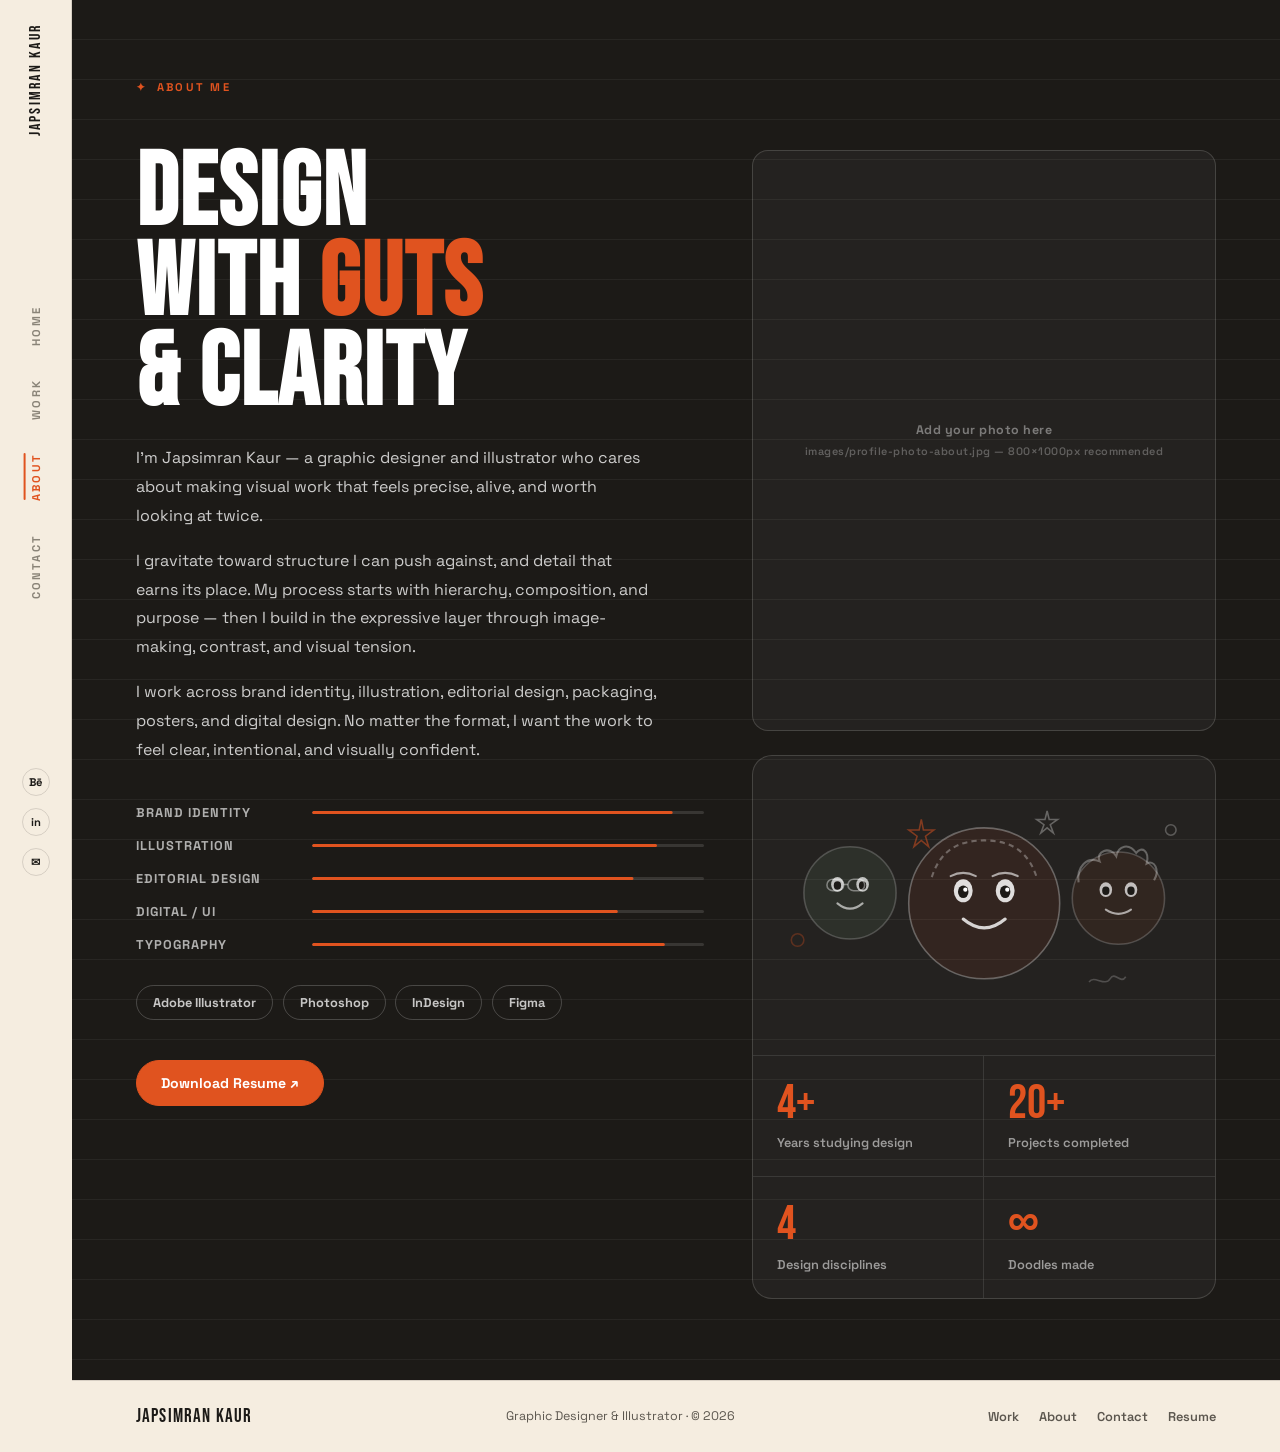
==== about.html @ 98e6c052 "Add files via upload" ====
<!DOCTYPE html>
<html lang="en">
<head>
<meta charset="UTF-8"/>
<meta name="viewport" content="width=device-width, initial-scale=1.0"/>
<title>About — Japsimran Kaur</title>
<meta name="description" content="About Japsimran Kaur — graphic designer and illustrator. Background, skills, and tools."/>
<link rel="canonical" href="https://japsimrankaur.com/about.html"/>
<meta property="og:type" content="website"/>
<meta property="og:site_name" content="Japsimran Kaur"/>
<meta property="og:title" content="About — Japsimran Kaur"/>
<meta property="og:description" content="About Japsimran Kaur — graphic designer and illustrator. Background, skills, and tools."/>
<meta property="og:url" content="https://japsimrankaur.com/about.html"/>
<meta property="og:image" content="https://japsimrankaur.com/images/social-share.jpg"/>
<meta property="og:image:width" content="1200"/>
<meta property="og:image:height" content="630"/>
<meta name="twitter:card" content="summary_large_image"/>
<meta name="twitter:title" content="About — Japsimran Kaur"/>
<meta name="twitter:description" content="About Japsimran Kaur — graphic designer and illustrator. Background, skills, and tools."/>
<meta name="twitter:image" content="https://japsimrankaur.com/images/social-share.jpg"/>
<meta name="theme-color" content="#1C1A17"/>
<link rel="preconnect" href="https://fonts.googleapis.com"/>
<link rel="preconnect" href="https://fonts.gstatic.com" crossorigin/>
<link href="https://fonts.googleapis.com/css2?family=Bebas+Neue&family=Space+Grotesk:wght@400;500;600;700&display=swap" rel="stylesheet"/>
<link rel="icon" type="image/x-icon" href="images/favicon.ico"/>
<link rel="icon" type="image/png" sizes="32x32" href="images/favicon.png"/>
<link rel="icon" type="image/png" sizes="192x192" href="images/favicon-192.png"/>
<link rel="apple-touch-icon" sizes="180x180" href="images/apple-touch-icon.png"/>
<link rel="stylesheet" href="styles.css"/>

<!-- Google Analytics (GA4) — replace G-XXXXXXXXXX with your Measurement ID, then remove the surrounding comment to activate -->
<!--
<script async src="https://www.googletagmanager.com/gtag/js?id=G-XXXXXXXXXX"></script>
<script>
  window.dataLayer = window.dataLayer || [];
  function gtag(){dataLayer.push(arguments);}
  gtag('js', new Date());
  gtag('config', 'G-XXXXXXXXXX');
</script>
-->
</head>
<body data-page="about">

<!-- MOBILE TOP BAR -->
<div class="mobile-topbar">
  <span class="footer-brand" style="color:var(--black);">JAPSIMRAN KAUR</span>
  <a href="contact.html">Let's Talk</a>
</div>

<!-- SIDEBAR NAV -->
<aside class="sidebar">
  <span class="sidebar-brand">Japsimran Kaur</span>
  <nav class="sidebar-nav" aria-label="Main navigation">
    <a href="index.html" data-section="home">Home</a>
    <a href="work.html" data-section="work">Work</a>
    <a href="about.html" data-section="about">About</a>
    <a href="contact.html" data-section="contact">Contact</a>
  </nav>
  <div class="sidebar-socials">
    <a href="https://www.behance.net/japsimrankaur08" target="_blank" rel="noopener" title="Behance">Bē</a>
    <a href="https://www.linkedin.com/in/japsimrankaur08/" target="_blank" rel="noopener" title="LinkedIn">in</a>
    <a href="mailto:design.kaurjapsimran@gmail.com" title="Email">✉</a>
  </div>
</aside>

<div class="main-wrap">

<!-- ══════════════════════════════════
   ABOUT
══════════════════════════════════ -->
<section class="page-section" id="about" style="min-height:auto;overflow:hidden;">
  <div class="paper-lines"></div>
  <div class="page-doodle-bg page-doodle-bg-dark" aria-hidden="true">
    <img src="images/doodle-sheet.jpg" alt=""/>
  </div>
  <div class="inner" style="position:relative;z-index:1;">
    <span class="sec-eyebrow" style="color:var(--orange);">About Me</span>

    <div class="about-grid">
      <div class="about-left sr left">
        <h2>DESIGN<br/>WITH <span>GUTS</span><br/>& CLARITY</h2>
        <p class="about-para">
          I'm Japsimran Kaur — a graphic designer and illustrator who cares about making visual work that feels precise, alive, and worth looking at twice.
        </p>
        <p class="about-para">
          I gravitate toward structure I can push against, and detail that earns its place. My process starts with hierarchy, composition, and purpose — then I build in the expressive layer through image-making, contrast, and visual tension.
        </p>
        <p class="about-para">
          I work across brand identity, illustration, editorial design, packaging, posters, and digital design. No matter the format, I want the work to feel clear, intentional, and visually confident.
        </p>

        <!-- Skills bars -->
        <div class="about-skills">
          <div class="skill-row">
            <span class="skill-name">Brand Identity</span>
            <div class="skill-bar"><div class="skill-fill" data-w=".92"></div></div>
          </div>
          <div class="skill-row">
            <span class="skill-name">Illustration</span>
            <div class="skill-bar"><div class="skill-fill" data-w=".88"></div></div>
          </div>
          <div class="skill-row">
            <span class="skill-name">Editorial Design</span>
            <div class="skill-bar"><div class="skill-fill" data-w=".82"></div></div>
          </div>
          <div class="skill-row">
            <span class="skill-name">Digital / UI</span>
            <div class="skill-bar"><div class="skill-fill" data-w=".78"></div></div>
          </div>
          <div class="skill-row">
            <span class="skill-name">Typography</span>
            <div class="skill-bar"><div class="skill-fill" data-w=".90"></div></div>
          </div>
        </div>

        <div class="tools-wrap" style="margin-top:2rem;">
          <span class="tool-tag">Adobe Illustrator</span>
          <span class="tool-tag">Photoshop</span>
          <span class="tool-tag">InDesign</span>
          <span class="tool-tag">Figma</span>
        </div>

        <div style="margin-top:2.5rem;">
          <a class="btn btn-orange" href="resume.pdf" target="_blank" rel="noopener">Download Resume ↗</a>
        </div>
      </div>

      <div class="sr right d1">
        <!--
          PROFILE PHOTO — replace src below with your own image.
          Recommended size: 800 × 1000px (4:5 portrait), JPG or WebP.
          Place the file at images/profile-photo-about.jpg
        -->
        <div class="about-photo">
          <img src="images/profile-photo-about.jpg" alt="Portrait of Japsimran Kaur, graphic designer and illustrator" onerror="this.style.display='none'; this.nextElementSibling.style.display='flex';"/>
          <div class="about-photo-placeholder" style="display:none;">
            Add your photo here<br/><small>images/profile-photo-about.jpg — 800×1000px recommended</small>
          </div>
        </div>

        <!-- Doodle faces illustration panel -->
        <div class="about-faces-panel">
          <div class="faces-svg-wrap">
            <svg viewBox="0 0 380 220" fill="none" xmlns="http://www.w3.org/2000/svg" width="100%" aria-hidden="true">
              <!-- face 1 — big center -->
              <circle cx="190" cy="110" r="72" fill="rgba(224,83,31,.08)" stroke="rgba(255,255,255,.3)" stroke-width="1.5"/>
              <ellipse cx="170" cy="98" rx="9" ry="11" fill="rgba(255,255,255,.85)"/>
              <ellipse cx="210" cy="98" rx="9" ry="11" fill="rgba(255,255,255,.85)"/>
              <ellipse cx="170" cy="99" rx="5" ry="6" fill="#1C1A17"/>
              <ellipse cx="210" cy="99" rx="5" ry="6" fill="#1C1A17"/>
              <circle cx="172" cy="97" r="2" fill="white"/>
              <circle cx="212" cy="97" r="2" fill="white"/>
              <path d="M170 125 Q190 142 210 125" stroke="rgba(255,255,255,.8)" stroke-width="3" fill="none" stroke-linecap="round"/>
              <!-- hair lines dashed -->
              <path d="M140 85 C148 60 165 50 190 50 C215 50 232 60 240 85" stroke="rgba(255,255,255,.3)" stroke-width="2" fill="none" stroke-dasharray="5 4"/>
              <!-- eyebrows -->
              <path d="M158 84 Q170 78 182 84" stroke="rgba(255,255,255,.6)" stroke-width="2" fill="none" stroke-linecap="round"/>
              <path d="M198 84 Q210 78 222 84" stroke="rgba(255,255,255,.6)" stroke-width="2" fill="none" stroke-linecap="round"/>

              <!-- face 2 — left small -->
              <circle cx="62" cy="100" r="44" fill="rgba(110,145,113,.12)" stroke="rgba(255,255,255,.2)" stroke-width="1.5"/>
              <ellipse cx="50" cy="92" rx="6" ry="7" fill="rgba(255,255,255,.7)"/>
              <ellipse cx="74" cy="92" rx="6" ry="7" fill="rgba(255,255,255,.7)"/>
              <ellipse cx="50" cy="93" rx="3.5" ry="4" fill="#1C1A17"/>
              <ellipse cx="74" cy="93" rx="3.5" ry="4" fill="#1C1A17"/>
              <path d="M50 110 Q62 120 74 110" stroke="rgba(255,255,255,.6)" stroke-width="2" fill="none" stroke-linecap="round"/>
              <!-- glasses on face 2 -->
              <rect x="40" y="87" width="16" height="11" rx="5.5" stroke="rgba(255,255,255,.4)" stroke-width="1.5" fill="none"/>
              <rect x="60" y="87" width="16" height="11" rx="5.5" stroke="rgba(255,255,255,.4)" stroke-width="1.5" fill="none"/>
              <line x1="56" y1="92" x2="60" y2="92" stroke="rgba(255,255,255,.4)" stroke-width="1.5"/>

              <!-- face 3 — right small -->
              <circle cx="318" cy="105" r="44" fill="rgba(224,83,31,.07)" stroke="rgba(255,255,255,.2)" stroke-width="1.5"/>
              <ellipse cx="306" cy="97" rx="6" ry="7" fill="rgba(255,255,255,.7)"/>
              <ellipse cx="330" cy="97" rx="6" ry="7" fill="rgba(255,255,255,.7)"/>
              <ellipse cx="306" cy="98" rx="3.5" ry="4" fill="#1C1A17"/>
              <ellipse cx="330" cy="98" rx="3.5" ry="4" fill="#1C1A17"/>
              <path d="M306 116 Q318 124 330 116" stroke="rgba(255,255,255,.6)" stroke-width="2" fill="none" stroke-linecap="round"/>
              <!-- curly hair on face 3 -->
              <path d="M280 90 C278 75 288 65 300 70 C296 60 310 55 316 65 C318 55 328 52 335 62 C340 55 348 60 345 72 C352 68 358 78 352 88" stroke="rgba(255,255,255,.3)" stroke-width="2" fill="none"/>

              <!-- Stars / decorations -->
              <path d="M130 30 L132 40 L142 40 L134 46 L137 56 L130 50 L123 56 L126 46 L118 40 L128 40 Z" stroke="rgba(224,83,31,.5)" stroke-width="1.5" fill="none"/>
              <path d="M250 22 L252 30 L260 30 L253 35 L256 43 L250 38 L244 43 L247 35 L240 30 L248 30 Z" stroke="rgba(255,255,255,.3)" stroke-width="1.5" fill="none"/>
              <circle cx="12" cy="145" r="6" stroke="rgba(224,83,31,.3)" stroke-width="1.5" fill="none"/>
              <circle cx="368" cy="40" r="5" stroke="rgba(255,255,255,.25)" stroke-width="1.5" fill="none"/>
              <!-- little doodle scribble bottom right -->
              <path d="M290 185 C295 178 305 190 310 182 C315 174 320 188 325 180" stroke="rgba(255,255,255,.2)" stroke-width="1.5" fill="none"/>
            </svg>
          </div>
          <!-- Stats grid -->
          <div class="about-stats">
            <div class="about-stat">
              <span class="about-stat-num">4+</span>
              <span class="about-stat-label">Years studying design</span>
            </div>
            <div class="about-stat">
              <span class="about-stat-num">20+</span>
              <span class="about-stat-label">Projects completed</span>
            </div>
            <div class="about-stat">
              <span class="about-stat-num">4</span>
              <span class="about-stat-label">Design disciplines</span>
            </div>
            <div class="about-stat">
              <span class="about-stat-num">∞</span>
              <span class="about-stat-label">Doodles made</span>
            </div>
          </div>
        </div>
      </div>
    </div>
  </div>
</section>

</div><!-- end main-wrap -->

<!-- FOOTER -->
<footer class="site-footer">
  <div class="footer-brand">JAPSIMRAN KAUR</div>
  <span class="footer-copy">Graphic Designer & Illustrator · © 2026</span>
  <nav class="footer-links">
    <a href="work.html">Work</a>
    <a href="about.html">About</a>
    <a href="contact.html">Contact</a>
    <a href="resume.pdf" target="_blank" rel="noopener">Resume</a>
  </nav>
</footer>

<!-- MOBILE NAV -->
<nav class="mobile-nav" aria-label="Mobile navigation">
  <a href="index.html" data-section="home">
    <span class="mob-nav-dot"></span>Home
  </a>
  <a href="work.html" data-section="work">
    <span class="mob-nav-dot"></span>Work
  </a>
  <a href="about.html" data-section="about">
    <span class="mob-nav-dot"></span>About
  </a>
  <a href="contact.html" data-section="contact">
    <span class="mob-nav-dot"></span>Contact
  </a>
</nav>

<script src="main.js"></script>
</body>
</html>
---- styles.css ----
/* ══════════════════════════════════════
   JAPSIMRAN KAUR — PORTFOLIO
   Shared stylesheet for all pages
══════════════════════════════════════ */

/* ══════════════════════════════════════
   RESET & BASE
══════════════════════════════════════ */
*,*::before,*::after{box-sizing:border-box;margin:0;padding:0}
html{scroll-behavior:smooth;-webkit-font-smoothing:antialiased}
body{
  font-family:'Space Grotesk',sans-serif;
  background:var(--cream);
  color:var(--black);
  overflow-x:hidden;
}
img{max-width:100%;display:block}
a{color:inherit;text-decoration:none}
button,input,textarea{font:inherit}

/* ══════════════════════════════════════
   TOKENS  — darker, warmer, consistent across every page
══════════════════════════════════════ */
:root{
  --cream:#F5EDE0;
  --black:#1C1A17;            /* slightly softer than pure black, warmer */
  --orange:#E0531F;           /* darkened from F05A28 for better contrast/legibility */
  --orange-dim:rgba(224,83,31,.14);
  --sage:#6E9171;              /* darkened from 8BAB8D so it reads on cream */
  --rule:#E3D6BE;              /* warm rule tone, replaces old cool blue #C8D8E8 */
  --muted:#5B564E;             /* darkened from #777 — was too low-contrast on cream */
  --muted-soft:#8A8478;        /* secondary muted, still readable */
  --white:#FFFFFF;
  --line:rgba(28,26,23,.14);   /* standard hairline replacing hard 2px black borders */
  --line-soft:rgba(28,26,23,.08);
  --shadow-card:rgba(28,26,23,.10);
  --sidebar:72px;
  --max:1120px;
}

/* ══════════════════════════════════════
   VERTICAL NAV SIDEBAR (desktop)
══════════════════════════════════════ */
.sidebar{
  position:fixed;
  left:0;top:0;bottom:0;
  width:var(--sidebar);
  z-index:200;
  display:flex;
  flex-direction:column;
  align-items:center;
  justify-content:space-between;
  padding:1.5rem 0;
  border-right:1.5px solid var(--line);
  background:var(--cream);
}
.sidebar-brand{
  writing-mode:vertical-rl;
  text-orientation:mixed;
  transform:rotate(180deg);
  font-family:'Bebas Neue',sans-serif;
  font-size:1rem;
  letter-spacing:.14em;
  color:var(--black);
}
.sidebar-nav{
  display:flex;flex-direction:column;
  align-items:center;gap:.25rem;
}
.sidebar-nav a{
  writing-mode:vertical-rl;
  text-orientation:mixed;
  transform:rotate(180deg);
  font-size:.7rem;
  font-weight:700;
  letter-spacing:.2em;
  text-transform:uppercase;
  color:var(--muted-soft);
  padding:.9rem .3rem;
  border-radius:4px;
  transition:color .2s,background .2s;
  position:relative;
}
.sidebar-nav a:hover,
.sidebar-nav a.active{color:var(--orange)}
.sidebar-nav a.active::before{
  content:'';
  position:absolute;right:0;top:50%;
  transform:translateY(-50%);
  width:2px;height:60%;
  background:var(--orange);
  border-radius:2px;
}
.sidebar-socials{
  display:flex;flex-direction:column;gap:.75rem;align-items:center;
}
.sidebar-socials a{
  width:28px;height:28px;
  display:grid;place-items:center;
  border:1.5px solid var(--line);
  border-radius:50%;
  font-size:.7rem;
  font-weight:700;
  transition:border-color .2s,color .2s,transform .2s;
}
.sidebar-socials a:hover{
  border-color:var(--orange);
  color:var(--orange);
  transform:scale(1.12);
}

/* ══════════════════════════════════════
   MAIN CONTENT (offset for sidebar)
══════════════════════════════════════ */
.main-wrap{
  margin-left:var(--sidebar);
  min-height:100vh;
}

/* ══════════════════════════════════════
   SECTION BASE
══════════════════════════════════════ */
.page-section{
  min-height:100vh;
  padding:5rem 4rem 5rem 4rem;
  position:relative;
  border-bottom:1.5px solid var(--line);
}
.inner{
  max-width:var(--max);
  margin:0 auto;
}

/* ══════════════════════════════════════
   PAPER LINES (subtle ruled texture)
══════════════════════════════════════ */
.paper-lines{
  position:absolute;inset:0;
  pointer-events:none;z-index:0;
  background-image:repeating-linear-gradient(
    to bottom,
    transparent,
    transparent 39px,
    var(--rule) 39px,
    var(--rule) 40px
  );
  opacity:.4;
}

/* ══════════════════════════════════════
   ★  HERO — THE SKETCHBOOK SPREAD
══════════════════════════════════════ */
#home{
  display:flex;
  align-items:center;
  background:var(--cream);
  overflow:hidden;
  padding-top:0;padding-bottom:0;
  min-height:100vh;
}
.hero-inner{
  position:relative;z-index:1;
  width:100%;
  display:flex;
  flex-direction:column;
  justify-content:center;
  padding:5rem 4rem;
}
.hero-top{
  display:flex;
  align-items:flex-start;
  justify-content:space-between;
  gap:2rem;
  margin-bottom:2.5rem;
}
.hero-meta{
  display:flex;flex-direction:column;
  gap:.6rem;
  padding-top:.6rem;
}
.hero-meta-tag{
  font-size:.72rem;
  font-weight:700;
  letter-spacing:.18em;
  text-transform:uppercase;
  color:var(--muted);
  border:1.5px solid var(--line);
  border-radius:999px;
  padding:.35rem .8rem;
  display:inline-block;
  align-self:flex-start;
}
.hero-meta-status{
  display:flex;align-items:center;gap:.5rem;
  font-size:.8rem;font-weight:600;color:var(--muted);
}
.status-dot{
  width:7px;height:7px;
  background:var(--sage);
  border-radius:50%;
  animation:pulse 2.5s ease infinite;
}
@keyframes pulse{
  0%,100%{box-shadow:0 0 0 0 rgba(110,145,113,.5)}
  50%{box-shadow:0 0 0 6px rgba(110,145,113,0)}
}

/* Doodle sheet — faint full-bleed background watermark on the hero */
.hero-doodle-bg{
  position:absolute;
  inset:0;
  z-index:0;
  overflow:hidden;
  pointer-events:none;
}
.hero-doodle-bg img{
  position:absolute;
  top:50%;right:-4%;
  width:46%;
  min-width:420px;
  height:auto;
  transform:translateY(-50%);
  opacity:.07;
  filter:grayscale(1) contrast(.9);
  mix-blend-mode:multiply;
  -webkit-mask-image:radial-gradient(ellipse 65% 65% at 60% 50%, #000 45%, transparent 88%);
  mask-image:radial-gradient(ellipse 65% 65% at 60% 50%, #000 45%, transparent 88%);
}

/* Reusable doodle watermark for any light/cream section (work, contact headers) */
.page-doodle-bg{
  position:absolute;
  inset:0;
  z-index:0;
  overflow:hidden;
  pointer-events:none;
}
.page-doodle-bg img{
  position:absolute;
  top:50%;right:-6%;
  width:38%;
  min-width:340px;
  height:auto;
  transform:translateY(-50%);
  opacity:.06;
  filter:grayscale(1) contrast(.9);
  mix-blend-mode:multiply;
  -webkit-mask-image:radial-gradient(ellipse 60% 60% at 65% 50%, #000 40%, transparent 85%);
  mask-image:radial-gradient(ellipse 60% 60% at 65% 50%, #000 40%, transparent 85%);
}
.page-doodle-bg-left img{
  right:auto;left:-6%;
  -webkit-mask-image:radial-gradient(ellipse 60% 60% at 35% 50%, #000 40%, transparent 85%);
  mask-image:radial-gradient(ellipse 60% 60% at 35% 50%, #000 40%, transparent 85%);
}
/* Variant for dark sections (About page) — doodle reads as light linework on black */
.page-doodle-bg-dark img{
  opacity:.10;
  filter:grayscale(1) invert(1) contrast(.85);
  mix-blend-mode:screen;
}
/* About page specifically: the right column is full of solid content (photo,
   faces panel) so a right-anchored doodle gets buried behind it. Instead,
   spread it wider and centre it so it reads behind BOTH columns evenly. */
#about .page-doodle-bg img{
  top:48%;left:50%;right:auto;
  width:78%;
  min-width:560px;
  transform:translate(-50%,-50%);
  -webkit-mask-image:radial-gradient(ellipse 70% 70% at 50% 50%, #000 35%, transparent 88%);
  mask-image:radial-gradient(ellipse 70% 70% at 50% 50%, #000 35%, transparent 88%);
}

/* Profile photo + name layout */
.hero-name-row{
  display:flex;
  align-items:flex-end;
  justify-content:space-between;
  gap:2rem;
  flex-wrap:wrap;
}
.hero-photo-col{
  display:flex;
  flex-direction:column;
  align-items:center;
  gap:.75rem;
  flex-shrink:0;
  padding-bottom:.5rem;
}
.hero-photo{
  width:128px;height:128px;
  border-radius:50%;
  overflow:hidden;
  border:3px solid var(--black);
  background:var(--white);
  flex-shrink:0;
  position:relative;
  box-shadow:5px 5px 0 var(--orange-dim);
}
.hero-photo img{width:100%;height:100%;object-fit:cover;}
.hero-photo-placeholder{
  width:100%;height:100%;
  display:flex;align-items:center;justify-content:center;
  text-align:center;
  font-size:.62rem;font-weight:700;
  letter-spacing:.04em;
  color:var(--muted-soft);
  padding:.6rem;
  background:repeating-linear-gradient(45deg,var(--cream),var(--cream) 6px,#ECE2D2 6px,#ECE2D2 12px);
}

/* THE MASSIVE NAME */
.hero-name-block{position:relative;flex:1;min-width:260px;}
.hero-name{
  font-family:'Bebas Neue',sans-serif;
  font-size:clamp(4rem,12vw,10.5rem);
  line-height:.9;
  letter-spacing:.01em;
  color:var(--black);
  position:relative;
  z-index:1;
  overflow-wrap:break-word;
  max-width:100%;
}
.hero-name .line2{color:var(--orange);}

/* SVG scribble underline */
.name-underline{
  display:block;
  width:100%;
  margin-top:.4rem;
  overflow:visible;
}
.name-underline path{
  stroke-dasharray:1000;
  stroke-dashoffset:1000;
  animation:drawLine 1.4s ease forwards .6s;
}
@keyframes drawLine{to{stroke-dashoffset:0}}

/* Annotation — margin note style, sits under the profile photo */
.hero-annotation{
  max-width:140px;
  text-align:center;
}
.anno-arrow{
  display:block;
  font-size:.78rem;
  color:var(--orange);
  font-weight:700;
  margin-bottom:.2rem;
}
.anno-text{
  font-size:.78rem;
  color:var(--muted);
  line-height:1.45;
  font-style:italic;
}

/* Bottom hero row */
.hero-bottom{
  display:flex;
  align-items:flex-end;
  justify-content:space-between;
  gap:2rem;
  padding-top:2rem;
  margin-top:2rem;
  border-top:1.5px solid var(--line);
}
.hero-desc{
  max-width:46ch;
  font-size:1rem;
  color:var(--muted);
  line-height:1.75;
}
.hero-desc strong{color:var(--black);}
.hero-focus-tags{
  display:flex;flex-wrap:wrap;gap:.55rem;
  margin-top:1.5rem;
}
.hero-focus-tag{
  font-size:.74rem;font-weight:700;
  letter-spacing:.06em;text-transform:uppercase;
  color:var(--muted);
  border:1.5px solid var(--line);
  border-radius:999px;
  padding:.4rem .85rem;
  background:rgba(255,255,255,.5);
  transition:border-color .2s,color .2s;
}
.hero-focus-tag:hover{border-color:var(--orange);color:var(--orange);}
.hero-cta-group{
  display:flex;flex-direction:column;
  align-items:flex-end;gap:.75rem;
  flex-shrink:0;
}

/* ══════════════════════════════════════
   STANDOUT CTA CARDS — Home page "See My Work" / "Let's Talk"
══════════════════════════════════════ */
.cta-showcase{
  display:grid;
  grid-template-columns:1fr 1fr;
  gap:1.25rem;
  margin-top:2.5rem;
}
.cta-card{
  position:relative;
  display:flex;
  align-items:center;
  gap:1rem;
  padding:1.5rem 1.6rem;
  border-radius:18px;
  border:1.5px solid var(--line);
  overflow:hidden;
  cursor:pointer;
  transition:transform .3s cubic-bezier(.2,.8,.2,1),box-shadow .3s ease,border-color .3s ease;
}
.cta-card::before{
  content:'';
  position:absolute;inset:0;
  opacity:0;
  transition:opacity .35s ease;
  z-index:0;
}
.cta-card:hover{transform:translateY(-6px) scale(1.015);box-shadow:0 20px 44px -14px rgba(28,26,23,.3);}
.cta-card:hover::before{opacity:1;}
.cta-work{background:var(--black);color:var(--white);}
.cta-work::before{background:radial-gradient(circle at 85% 20%,rgba(224,83,31,.5),transparent 60%);}
.cta-work:hover{border-color:var(--orange);}
.cta-talk{background:var(--white);color:var(--black);}
.cta-talk::before{background:radial-gradient(circle at 85% 20%,rgba(110,145,113,.35),transparent 60%);}
.cta-talk:hover{border-color:var(--sage);}
.cta-icon{
  position:relative;z-index:1;
  width:46px;height:46px;flex-shrink:0;
  border-radius:50%;
  display:grid;place-items:center;
  background:rgba(255,255,255,.12);
  transition:transform .35s cubic-bezier(.2,.8,.2,1),background .3s ease;
}
.cta-talk .cta-icon{background:rgba(28,26,23,.06);}
.cta-card:hover .cta-icon{transform:rotate(-14deg) scale(1.08);}
.cta-icon svg{width:20px;height:20px;}
.cta-text{position:relative;z-index:1;flex:1;}
.cta-text .cta-label{
  display:block;font-size:.68rem;font-weight:700;letter-spacing:.16em;text-transform:uppercase;
  opacity:.65;margin-bottom:.2rem;
}
.cta-text .cta-title{
  font-family:'Bebas Neue',sans-serif;
  font-size:1.6rem;letter-spacing:.02em;line-height:1;
}
.cta-arrow{
  position:relative;z-index:1;
  font-size:1.3rem;flex-shrink:0;
  transition:transform .3s cubic-bezier(.2,.8,.2,1);
}
.cta-card:hover .cta-arrow{transform:translateX(6px);}
@media(max-width:900px){
  .cta-showcase{grid-template-columns:1fr;margin-top:1.75rem;}
}

/* Doodle circle cluster top-right */
.hero-doodle-cluster{
  position:absolute;
  top:3rem;right:3rem;
  width:160px;height:160px;
  pointer-events:none;z-index:0;
  opacity:.22;
}

/* ══════════════════════════════════════
   BUTTONS
══════════════════════════════════════ */
.btn{
  display:inline-flex;align-items:center;gap:.5rem;
  padding:.8rem 1.5rem;
  border-radius:999px;
  font-weight:700;font-size:.88rem;
  border:1.5px solid var(--black);
  transition:transform .2s ease,background .2s,color .2s,border-color .2s,box-shadow .2s;
  white-space:nowrap;
  cursor:pointer;
}
.btn:hover{transform:translateY(-2px);}
.btn-solid{background:var(--black);color:var(--white);}
.btn-solid:hover{background:var(--orange);border-color:var(--orange);}
.btn-ghost{background:transparent;color:var(--black);}
.btn-ghost:hover{background:var(--white);border-color:var(--orange);color:var(--orange);}
.btn-orange{background:var(--orange);color:var(--white);border-color:var(--orange);}
.btn-orange:hover{background:var(--black);border-color:var(--black);}

/* ══════════════════════════════════════
   SECTION HEADERS
══════════════════════════════════════ */
.sec-eyebrow{
  font-size:.7rem;font-weight:700;
  letter-spacing:.2em;text-transform:uppercase;
  color:var(--orange);
  display:flex;align-items:center;gap:.6rem;
  margin-bottom:.75rem;
}
.sec-eyebrow::before{content:'✦';}
.sec-title{
  font-family:'Bebas Neue',sans-serif;
  font-size:clamp(3rem,7vw,6.5rem);
  line-height:.88;letter-spacing:.02em;
  margin-bottom:1rem;
}
.sec-sub{color:var(--muted);max-width:52ch;font-size:.97rem;line-height:1.7;}

/* ══════════════════════════════════════
   WORK SECTION
══════════════════════════════════════ */
#work{background:var(--cream);}
.work-header{
  display:flex;
  justify-content:space-between;
  align-items:flex-end;
  margin-bottom:3rem;
  gap:2rem;
  flex-wrap:wrap;
}

/* PROJECT GRID — masonry-ish intentional layout */
.proj-grid{
  display:grid;
  grid-template-columns:1fr 1fr 1fr;
  grid-template-rows:auto;
  gap:1.25rem;
}
/* card 1: large left */
.proj-card:nth-child(1){grid-column:1/3;grid-row:1/2;}
/* card 2: right tall */
.proj-card:nth-child(2){grid-column:3/4;grid-row:1/3;}
/* card 3: bottom, spans left two columns */
.proj-card:nth-child(3){grid-column:1/3;grid-row:2/3;}

/* ══════════════════════════════════════
   PRINT GALLERY TEASERS — Posters / Book Covers
   (link out to standalone Pinterest-style pages)
══════════════════════════════════════ */
.print-gallery-heading{margin:4rem 0 1.5rem;}
.print-gallery-grid{
  display:grid;
  grid-template-columns:1fr 1fr;
  gap:1.25rem;
}
.print-gallery-card{
  position:relative;
  display:block;
  border-radius:18px;
  overflow:hidden;
  border:1.5px solid var(--line);
  background:var(--black);
  min-height:340px;
  box-shadow:0 1px 2px var(--shadow-card);
  transition:transform .3s cubic-bezier(.2,.8,.2,1),box-shadow .3s ease;
}
.print-gallery-card:hover{transform:translateY(-6px);box-shadow:0 22px 44px -14px rgba(28,26,23,.32);}
.pg-collage{
  position:absolute;inset:0;
  display:grid;
  grid-template-columns:1fr 1fr;
  grid-template-rows:1fr 1fr;
  gap:2px;
}
.pg-collage img{width:100%;height:100%;object-fit:cover;transition:transform .6s ease;}
.print-gallery-card:hover .pg-collage img{transform:scale(1.06);}
.pg-tile-placeholder{
  width:100%;height:100%;
  background:repeating-linear-gradient(45deg,#33302B,#33302B 10px,#3B3730 10px,#3B3730 20px);
}
.pg-overlay{
  position:absolute;inset:0;
  background:linear-gradient(0deg,rgba(28,26,23,.92) 0%,rgba(28,26,23,.35) 45%,rgba(28,26,23,.15) 100%);
  backdrop-filter:blur(1px);
}
.pg-body{
  position:absolute;left:0;right:0;bottom:0;
  padding:1.5rem 1.6rem;
  color:var(--white);
}
.pg-body span.pg-tag{
  display:inline-block;
  font-size:.68rem;font-weight:700;letter-spacing:.14em;text-transform:uppercase;
  color:var(--orange);margin-bottom:.4rem;
}
.pg-body h3{
  font-family:'Bebas Neue',sans-serif;
  font-size:2.3rem;letter-spacing:.02em;line-height:1;margin-bottom:.4rem;
}
.pg-body p{font-size:.85rem;color:rgba(255,255,255,.75);margin-bottom:.85rem;max-width:34ch;}
.pg-cta{
  display:inline-flex;align-items:center;gap:.4rem;
  font-weight:700;font-size:.84rem;color:var(--white);
  border:1.5px solid rgba(255,255,255,.4);
  border-radius:999px;padding:.5rem 1.1rem;
  transition:gap .2s,border-color .2s,background .2s;
}
.print-gallery-card:hover .pg-cta{gap:.65rem;border-color:var(--orange);background:rgba(224,83,31,.15);}
@media(max-width:900px){
  .print-gallery-grid{grid-template-columns:1fr;}
}

/* ══════════════════════════════════════
   PINTEREST-STYLE MASONRY GALLERY PAGE
   (posters.html / book-covers.html)
══════════════════════════════════════ */
.pin-grid{
  column-count:4;
  column-gap:1rem;
}
.pin-tile{
  break-inside:avoid;
  margin-bottom:1rem;
  position:relative;
  border-radius:14px;
  overflow:hidden;
  border:1.5px solid var(--line);
  background:#E9DFCF;
  cursor:pointer;
  box-shadow:0 1px 2px var(--shadow-card);
  transition:transform .3s cubic-bezier(.2,.8,.2,1),box-shadow .3s ease;
}
.pin-tile:hover{transform:translateY(-4px);box-shadow:0 16px 32px -10px rgba(28,26,23,.28);}
.pin-tile img{width:100%;display:block;transition:transform .5s ease;}
.pin-tile:hover img{transform:scale(1.04);}
.pin-tile-placeholder{
  width:100%;aspect-ratio:3/4;
  display:flex;flex-direction:column;gap:.3rem;
  align-items:center;justify-content:center;
  text-align:center;font-size:.72rem;font-weight:700;color:var(--muted);
  padding:1rem;
  background:repeating-linear-gradient(45deg,#E9DFCF,#E9DFCF 10px,#E2D6C2 10px,#E2D6C2 20px);
}
.pin-tile-placeholder small{font-weight:600;font-size:.64rem;color:var(--muted-soft);}
.pin-tile.img-missing img{display:none;}
.pin-tile.img-missing .pin-tile-placeholder{display:flex;}
/* frosted blur reveal on hover — themed frosted-glass effect */
.pin-tile-overlay{
  position:absolute;inset:0;
  display:flex;align-items:flex-end;
  padding:.9rem;
  background:rgba(28,26,23,.0);
  backdrop-filter:blur(0px);
  opacity:0;
  transition:opacity .3s ease,background .3s ease,backdrop-filter .3s ease;
}
.pin-tile:hover .pin-tile-overlay{
  opacity:1;
  background:linear-gradient(0deg,rgba(28,26,23,.55) 0%,rgba(28,26,23,.05) 55%,transparent 100%);
}
.pin-tile-overlay span{
  color:var(--white);font-size:.72rem;font-weight:700;
  letter-spacing:.08em;text-transform:uppercase;
  display:inline-flex;align-items:center;gap:.35rem;
  background:rgba(28,26,23,.4);
  backdrop-filter:blur(6px);
  padding:.35rem .75rem;border-radius:999px;
}
.pin-loadmore-wrap{display:flex;justify-content:center;margin-top:2.5rem;}
@media(max-width:1100px){.pin-grid{column-count:3;}}
@media(max-width:700px){.pin-grid{column-count:2;column-gap:.7rem;} .pin-tile{margin-bottom:.7rem;}}

/* ── LIGHTBOX — full-screen frosted-glass viewer for the Pinterest galleries ── */
.lightbox-overlay{
  position:fixed;inset:0;
  z-index:600;
  display:none;
  align-items:center;justify-content:center;
  background:rgba(20,18,16,.82);
  backdrop-filter:blur(18px) saturate(1.15);
  -webkit-backdrop-filter:blur(18px) saturate(1.15);
  padding:2rem;
}
.lightbox-overlay.open{display:flex;animation:overlayIn .25s ease;}
.lightbox-stage{
  position:relative;
  max-width:min(92vw,900px);
  max-height:88vh;
  display:flex;align-items:center;justify-content:center;
  animation:modalIn .3s cubic-bezier(.2,.8,.2,1);
}
.lightbox-stage img{
  max-width:100%;max-height:88vh;
  border-radius:14px;
  box-shadow:0 30px 70px -14px rgba(0,0,0,.6);
  display:block;
}
.lightbox-close,.lightbox-back{
  position:fixed;
  width:42px;height:42px;
  border-radius:50%;
  background:rgba(245,237,224,.14);
  border:1.5px solid rgba(255,255,255,.3);
  color:var(--white);
  display:grid;place-items:center;
  font-size:1.15rem;font-weight:700;
  cursor:pointer;z-index:602;
  backdrop-filter:blur(8px);
  transition:background .2s,border-color .2s,transform .2s;
}
.lightbox-close{top:1.5rem;right:1.5rem;}
.lightbox-back{top:1.5rem;left:1.5rem;width:auto;padding:0 1rem;border-radius:999px;gap:.4rem;display:inline-flex;align-items:center;font-size:.8rem;letter-spacing:.05em;}
.lightbox-close:hover,.lightbox-back:hover{background:var(--orange);border-color:var(--orange);transform:scale(1.05);}
.lightbox-arrow{
  position:fixed;top:50%;transform:translateY(-50%);
  width:48px;height:48px;border-radius:50%;
  background:rgba(245,237,224,.14);
  border:1.5px solid rgba(255,255,255,.3);
  color:var(--white);
  display:grid;place-items:center;
  font-size:1.5rem;font-weight:700;
  cursor:pointer;z-index:602;
  backdrop-filter:blur(8px);
  transition:background .2s,border-color .2s,transform .2s;
}
.lightbox-arrow:hover{background:var(--orange);border-color:var(--orange);}
.lightbox-prev{left:1.5rem;}
.lightbox-next{right:1.5rem;}
.lightbox-counter{
  position:fixed;bottom:1.5rem;left:50%;transform:translateX(-50%);
  color:var(--white);font-size:.75rem;font-weight:700;letter-spacing:.1em;
  background:rgba(245,237,224,.14);
  border:1.5px solid rgba(255,255,255,.25);
  backdrop-filter:blur(8px);
  padding:.4rem 1rem;border-radius:999px;z-index:602;
}
@media(max-width:700px){
  .lightbox-arrow{width:38px;height:38px;font-size:1.2rem;}
  .lightbox-prev{left:.6rem;}
  .lightbox-next{right:.6rem;}
  .lightbox-close{top:1rem;right:1rem;}
  .lightbox-back{top:1rem;left:1rem;}
}

/* Gallery page intro header */
.gallery-stats{
  display:flex;gap:1.5rem;flex-wrap:wrap;
  margin:1.5rem 0 2.5rem;
  padding:1rem 1.25rem;
  border:1.5px solid var(--line);
  border-radius:12px;
  background:rgba(255,255,255,.5);
}
.gallery-stats div{display:flex;flex-direction:column;gap:.15rem;}
.gallery-stats strong{font-family:'Bebas Neue',sans-serif;font-size:1.6rem;color:var(--orange);line-height:1;}
.gallery-stats span{font-size:.68rem;font-weight:700;letter-spacing:.1em;text-transform:uppercase;color:var(--muted);}

.proj-card{
  border:1.5px solid var(--line);
  border-radius:16px;
  overflow:hidden;
  background:var(--white);
  box-shadow:0 1px 2px var(--shadow-card);
  transition:transform .25s ease,box-shadow .25s ease,border-color .25s ease;
  display:flex;flex-direction:column;
  cursor:pointer;
}
.proj-card:hover{
  transform:translateY(-5px);
  border-color:rgba(224,83,31,.35);
  box-shadow:0 16px 32px -8px rgba(28,26,23,.18),0 0 0 1px rgba(224,83,31,.12);
}
.proj-card:nth-child(2):hover,
.proj-card:nth-child(3):hover{
  box-shadow:0 16px 32px -8px rgba(28,26,23,.18),0 0 0 1px rgba(110,145,113,.18);
  border-color:rgba(110,145,113,.4);
}
.proj-thumb{
  position:relative;
  overflow:hidden;
  background:#E9DFCF;
  flex-shrink:0;
  aspect-ratio:4/3;
}
.proj-card:nth-child(1) .proj-thumb{height:320px;aspect-ratio:auto;}
.proj-card:nth-child(2) .proj-thumb{height:100%;min-height:400px;flex:1;aspect-ratio:auto;}
.proj-card:nth-child(3) .proj-thumb,
.proj-card:nth-child(4) .proj-thumb{height:220px;aspect-ratio:auto;}
.proj-thumb img{
  width:100%;height:100%;object-fit:cover;
  transition:transform .6s ease;
}
.proj-card:hover .proj-thumb img{transform:scale(1.04);}
/* placeholder when no image */
.proj-thumb-placeholder{
  width:100%;height:100%;
  display:flex;flex-direction:column;gap:.35rem;
  align-items:center;justify-content:center;
  font-size:.78rem;font-weight:700;color:var(--muted);
  padding:1rem;text-align:center;
  background:repeating-linear-gradient(45deg,#E9DFCF,#E9DFCF 10px,#E2D6C2 10px,#E2D6C2 20px);
}
.proj-thumb-placeholder small{
  font-weight:600;font-size:.68rem;color:var(--muted-soft);
  letter-spacing:.04em;
}
.proj-tag{
  position:absolute;top:.85rem;left:.85rem;
  background:var(--cream);
  border:1.5px solid var(--line);
  border-radius:999px;
  font-size:.68rem;font-weight:700;
  letter-spacing:.1em;text-transform:uppercase;
  padding:.3rem .7rem;z-index:2;
  color:var(--black);
}
.proj-tag.t-orange{background:var(--orange);color:var(--white);border-color:var(--orange);}
.proj-tag.t-sage{background:var(--sage);color:var(--white);border-color:var(--sage);}
.proj-body{
  padding:1.25rem 1.25rem 1.5rem;
  display:flex;flex-direction:column;gap:.5rem;
  flex-shrink:0;
}
.proj-body h3{
  font-family:'Bebas Neue',sans-serif;
  font-size:1.9rem;letter-spacing:.03em;line-height:1;
}
.proj-body p{font-size:.88rem;color:var(--muted);line-height:1.6;}
.proj-link{
  display:inline-flex;align-items:center;gap:.35rem;
  font-weight:700;font-size:.82rem;
  color:var(--orange);
  margin-top:.25rem;
  border-bottom:1.5px solid var(--orange);
  padding-bottom:1px;
  align-self:flex-start;
  transition:gap .2s;
}
.proj-link:hover{gap:.55rem;}

/* ══════════════════════════════════════
   PROJECT MODAL — full-screen pin-style detail view
══════════════════════════════════════ */
.modal-overlay{
  position:fixed;inset:0;
  background:rgba(28,26,23,.72);
  z-index:500;
  display:none;
  align-items:center;
  justify-content:center;
  overflow-y:auto;
  padding:2rem;
  backdrop-filter:blur(14px) saturate(1.1);
  -webkit-backdrop-filter:blur(14px) saturate(1.1);
}
.modal-overlay.open{display:flex;animation:overlayIn .25s ease;}
@keyframes overlayIn{from{opacity:0}to{opacity:1}}
.modal{
  background:var(--cream);
  border:1.5px solid var(--line);
  border-radius:22px;
  width:min(980px,100%);
  height:min(90vh,900px);
  margin:auto;
  overflow:hidden;
  animation:modalIn .35s cubic-bezier(.2,.8,.2,1);
  box-shadow:0 30px 70px -14px rgba(28,26,23,.45);
  display:flex;
  flex-direction:column;
}
@keyframes modalIn{
  from{opacity:0;transform:translateY(36px)scale(.96)}
  to{opacity:1;transform:none}
}
.modal-hero{
  height:46vh;
  min-height:320px;
  max-height:460px;
  background:#E9DFCF;
  position:relative;
  overflow:hidden;
  flex-shrink:0;
}
.modal-hero img{width:100%;height:100%;object-fit:cover;}
.modal-body{overflow-y:auto;flex:1;scrollbar-width:thin;}

/* ── MODAL CAROUSEL — real horizontal scroll-snap, swipeable/scrollable ── */
.modal-carousel{
  position:relative;
  width:100%;height:100%;
  display:flex;
  overflow-x:auto;
  scroll-snap-type:x mandatory;
  scroll-behavior:smooth;
  -webkit-overflow-scrolling:touch;
  scrollbar-width:none;
}
.modal-carousel::-webkit-scrollbar{display:none;}
.modal-slide{
  position:relative;
  flex:0 0 100%;
  width:100%;height:100%;
  scroll-snap-align:start;
  scroll-snap-stop:always;
}
.modal-slide img{width:100%;height:100%;object-fit:cover;display:block;}
.modal-slide-placeholder{
  display:none;
  position:absolute;inset:0;
  flex-direction:column;gap:.4rem;
  align-items:center;justify-content:center;
  text-align:center;
  font-size:.78rem;font-weight:700;color:var(--muted);
  padding:1rem;
  background:repeating-linear-gradient(45deg,#E9DFCF,#E9DFCF 10px,#E2D6C2 10px,#E2D6C2 20px);
}
.modal-slide-placeholder small{font-weight:600;font-size:.68rem;color:var(--muted-soft);}
.modal-slide.img-missing img{display:none;}
.modal-slide.img-missing .modal-slide-placeholder{display:flex;}
.modal-scroll-hint{
  position:absolute;bottom:.9rem;left:50%;
  transform:translateX(-50%);
  z-index:3;
  font-size:.64rem;font-weight:700;letter-spacing:.1em;text-transform:uppercase;
  color:var(--white);
  background:rgba(28,26,23,.45);
  backdrop-filter:blur(6px);
  padding:.35rem .8rem;border-radius:999px;
  opacity:.9;
  animation:hintPulse 2.2s ease infinite;
  pointer-events:none;
}
@keyframes hintPulse{0%,100%{opacity:.5}50%{opacity:.95}}

.modal-arrow{
  position:absolute;top:50%;
  transform:translateY(-50%);
  width:40px;height:40px;
  border-radius:50%;
  background:rgba(245,237,224,.85);
  border:1.5px solid var(--line);
  display:grid;place-items:center;
  font-size:1.4rem;font-weight:700;
  cursor:pointer;z-index:3;
  transition:background .2s,border-color .2s,color .2s,transform .2s;
  backdrop-filter:blur(4px);
}
.modal-arrow:hover{background:var(--orange);border-color:var(--orange);color:var(--white);}
.modal-arrow-prev{left:1rem;}
.modal-arrow-next{right:1rem;}

.modal-carousel-dots{
  position:absolute;bottom:1rem;left:50%;
  transform:translateX(-50%);
  display:flex;gap:.45rem;
  z-index:3;
}
.modal-dot{
  width:8px;height:8px;border-radius:50%;
  background:rgba(245,237,224,.6);
  border:1.5px solid rgba(28,26,23,.25);
  cursor:pointer;padding:0;
  transition:background .2s,transform .2s,border-color .2s;
}
.modal-dot.is-active{background:var(--orange);border-color:var(--orange);transform:scale(1.15);}
.modal-dot:hover{border-color:var(--orange);}

/* ── MODAL GALLERY (Editorial & Posters "See All") ── */
.modal-gallery-grid{
  display:grid;
  grid-template-columns:repeat(3,1fr);
  gap:.6rem;
  margin-bottom:1rem;
}
.modal-gallery-tile{
  position:relative;
  aspect-ratio:4/3;
  border-radius:8px;
  overflow:hidden;
  background:#E9DFCF;
  border:1.5px solid var(--line);
}
.modal-gallery-tile img{width:100%;height:100%;object-fit:cover;display:block;}
.modal-gallery-tile-placeholder{
  display:none;
  position:absolute;inset:0;
  align-items:center;justify-content:center;
  text-align:center;
  font-size:.6rem;font-weight:700;color:var(--muted);
  padding:.4rem;
  background:repeating-linear-gradient(45deg,#E9DFCF,#E9DFCF 8px,#E2D6C2 8px,#E2D6C2 16px);
}
.modal-gallery-tile.img-missing img{display:none;}
.modal-gallery-tile.img-missing .modal-gallery-tile-placeholder{display:flex;}
.modal-seeall-btn{width:100%;justify-content:center;}

.modal-close{
  position:absolute;top:1rem;right:1rem;
  width:38px;height:38px;
  background:var(--cream);
  border:1.5px solid var(--line);
  border-radius:50%;
  display:grid;place-items:center;
  font-size:1.1rem;font-weight:700;
  cursor:pointer;
  z-index:4;
  transition:background .2s,transform .2s,border-color .2s,color .2s;
}
.modal-close:hover{background:var(--orange);border-color:var(--orange);color:var(--white);transform:rotate(90deg);}
.modal-tag{
  position:absolute;top:1rem;left:1rem;
  background:var(--cream);
  border:1.5px solid var(--line);
  border-radius:999px;
  font-size:.7rem;font-weight:700;letter-spacing:.1em;text-transform:uppercase;
  padding:.4rem .9rem;
  z-index:3;
}
.modal-body{padding:2.5rem;}
.modal-body h2{
  font-family:'Bebas Neue',sans-serif;
  font-size:3.5rem;letter-spacing:.03em;line-height:.9;
  margin-bottom:1.25rem;
}
.modal-meta{
  display:grid;grid-template-columns:repeat(3,1fr);
  gap:1rem;
  padding:1.25rem;
  background:rgba(28,26,23,.04);
  border:1.5px solid var(--line);
  border-radius:12px;
  margin-bottom:1.5rem;
}
.modal-meta-item small{
  display:block;
  font-size:.68rem;font-weight:700;
  letter-spacing:.12em;text-transform:uppercase;
  color:var(--muted);margin-bottom:.2rem;
}
.modal-meta-item strong{font-size:.92rem;}
.modal-section{margin-bottom:1.5rem;}
.modal-section h4{
  font-size:.72rem;font-weight:700;letter-spacing:.15em;text-transform:uppercase;
  color:var(--orange);margin-bottom:.6rem;
}
.modal-section p{color:var(--muted);line-height:1.75;font-size:.95rem;}
.modal-footer{
  display:flex;gap:.75rem;flex-wrap:wrap;
  padding-top:1.5rem;
  border-top:1.5px solid var(--line);
}

/* ══════════════════════════════════════
   ABOUT SECTION
══════════════════════════════════════ */
#about{background:var(--black);color:var(--white);}
#about .paper-lines{
  background-image:repeating-linear-gradient(
    to bottom,
    transparent,
    transparent 39px,
    rgba(255,255,255,.05) 39px,
    rgba(255,255,255,.05) 40px
  );
  opacity:1;
}
#about .sec-eyebrow{color:var(--orange);}
.about-grid{
  display:grid;
  grid-template-columns:1.1fr .9fr;
  gap:3rem;
  align-items:start;
  margin-top:3.5rem;
}
.about-left h2{
  font-family:'Bebas Neue',sans-serif;
  font-size:clamp(3.5rem,8vw,7rem);
  line-height:.88;letter-spacing:.02em;
  color:var(--white);
  margin-bottom:1.5rem;
}
.about-left h2 span{color:var(--orange);}
.about-para{
  color:rgba(255,255,255,.78);
  font-size:1rem;line-height:1.8;
  margin-bottom:1rem;
  max-width:52ch;
}
/* Profile photo on about page */
.about-photo{
  width:100%;
  aspect-ratio:4/5;
  border-radius:16px;
  overflow:hidden;
  border:1.5px solid rgba(255,255,255,.15);
  background:rgba(255,255,255,.04);
  margin-bottom:1.5rem;
}
.about-photo img{width:100%;height:100%;object-fit:cover;}
.about-photo-placeholder{
  width:100%;height:100%;
  display:flex;flex-direction:column;gap:.4rem;
  align-items:center;justify-content:center;
  text-align:center;color:rgba(255,255,255,.4);
  font-size:.78rem;font-weight:700;letter-spacing:.04em;
  padding:1.5rem;
}
.about-photo-placeholder small{font-size:.68rem;font-weight:600;color:rgba(255,255,255,.28);}

/* Doodle faces panel */
.about-faces-panel{
  border:1.5px solid rgba(255,255,255,.15);
  border-radius:20px;
  overflow:hidden;
  background:rgba(255,255,255,.04);
}
.faces-svg-wrap{
  padding:2rem;
  border-bottom:1.5px solid rgba(255,255,255,.1);
}
.about-stats{
  display:grid;grid-template-columns:1fr 1fr;
}
.about-stat{
  padding:1.5rem;
  border-right:1.5px solid rgba(255,255,255,.1);
  border-bottom:1.5px solid rgba(255,255,255,.1);
}
.about-stat:nth-child(even){border-right:0;}
.about-stat:nth-child(3),
.about-stat:nth-child(4){border-bottom:0;}
.about-stat-num{
  font-family:'Bebas Neue',sans-serif;
  font-size:3rem;color:var(--orange);
  line-height:1;display:block;margin-bottom:.2rem;
}
.about-stat-label{font-size:.8rem;color:rgba(255,255,255,.55);font-weight:600;}

/* Skills */
.about-skills{
  margin-top:2.5rem;
  display:flex;flex-direction:column;gap:1rem;
}
.skill-row{
  display:flex;align-items:center;gap:1rem;
}
.skill-name{
  font-size:.8rem;font-weight:700;
  letter-spacing:.08em;text-transform:uppercase;
  color:rgba(255,255,255,.65);
  width:160px;flex-shrink:0;
}
.skill-bar{
  flex:1;height:3px;
  background:rgba(255,255,255,.12);
  border-radius:2px;overflow:hidden;
}
.skill-fill{
  height:100%;
  background:var(--orange);
  border-radius:2px;
  transform:scaleX(0);transform-origin:left;
  transition:transform 1s ease;
}
.skill-fill.animate{transform:scaleX(1);}

/* Tools */
.tools-wrap{
  margin-top:2.5rem;
  display:flex;flex-wrap:wrap;gap:.6rem;
}
.tool-tag{
  padding:.5rem 1rem;
  border:1.5px solid rgba(255,255,255,.2);
  border-radius:999px;
  font-size:.8rem;font-weight:700;
  color:rgba(255,255,255,.75);
  transition:border-color .2s,color .2s;
}
.tool-tag:hover{border-color:var(--orange);color:var(--orange);}

/* ══════════════════════════════════════
   CONTACT SECTION
══════════════════════════════════════ */
#contact{background:var(--cream);}
.contact-grid{
  display:grid;
  grid-template-columns:1fr 1fr;
  gap:2.5rem;
  margin-top:3rem;
  align-items:stretch;
}
.contact-info{
  display:flex;flex-direction:column;
  height:100%;
}
.contact-big{
  font-family:'Bebas Neue',sans-serif;
  font-size:clamp(2.6rem,6vw,5rem);
  line-height:.92;letter-spacing:.02em;
  margin-bottom:1.1rem;
}
.contact-big span{color:var(--orange);}
.contact-intro{
  color:var(--muted);max-width:42ch;line-height:1.75;
  margin-bottom:2rem;font-size:.97rem;
}
.contact-links{display:flex;flex-direction:column;gap:.85rem;flex:1;}
.contact-link-row{
  display:flex;align-items:center;justify-content:space-between;
  padding:1rem 1.25rem;
  border:1.5px solid var(--line);
  border-radius:12px;
  background:var(--white);
  box-shadow:0 1px 2px var(--shadow-card);
  transition:transform .2s,box-shadow .2s,border-color .2s;
}
.contact-link-row:hover{
  transform:translateY(-3px);
  border-color:rgba(224,83,31,.35);
  box-shadow:0 10px 24px -6px rgba(28,26,23,.16);
}
.contact-link-row-left small{
  display:block;font-size:.7rem;font-weight:700;
  letter-spacing:.12em;text-transform:uppercase;
  color:var(--muted);margin-bottom:.15rem;
}
.contact-link-row-left strong{font-size:.88rem;}
.contact-link-row .btn{transition:transform .2s,background .2s,color .2s,border-color .2s;}
.contact-link-row:hover .btn{transform:translateX(3px);}
.contact-doodle{margin-top:1.75rem;opacity:.3;width:180px;}
.contact-doodle path{
  stroke-dasharray:600;
  stroke-dashoffset:600;
  animation:drawContactLine 1.6s ease forwards .3s;
}
.contact-doodle circle{
  opacity:0;
  animation:fadeInDot .4s ease forwards 1.7s;
}
@keyframes drawContactLine{to{stroke-dashoffset:0}}
@keyframes fadeInDot{to{opacity:1}}

.contact-form-card{
  border:1.5px solid var(--line);
  border-radius:20px;
  padding:2rem;
  background:var(--white);
  box-shadow:0 1px 2px var(--shadow-card);
  display:flex;flex-direction:column;
  height:100%;
}
.contact-form{display:grid;gap:1rem;flex:1;align-content:start;}
.field{display:grid;gap:.4rem;}
.field label{font-size:.78rem;font-weight:700;letter-spacing:.06em;text-transform:uppercase;color:var(--black);}
.field input,
.field textarea{
  width:100%;
  border:1.5px solid var(--line);
  background:var(--cream);
  border-radius:10px;
  padding:.8rem 1rem;
  font:inherit;font-size:.92rem;
  color:var(--black);
  outline:none;
  transition:border-color .2s,background .2s,box-shadow .2s;
}
.field input::placeholder,
.field textarea::placeholder{color:var(--muted-soft);}
.field input:focus,
.field textarea:focus{
  border-color:var(--orange);
  background:var(--white);
  box-shadow:0 0 0 3px var(--orange-dim);
}
textarea{min-height:130px;resize:vertical;}
.contact-form-foot{margin-top:1.25rem;}
.contact-form-foot .btn-solid{
  animation:ctaPulse 2.8s ease infinite;
}
.contact-form-foot .btn-solid:hover{animation:none;}
@keyframes ctaPulse{
  0%,100%{box-shadow:0 0 0 0 rgba(28,26,23,.18);}
  50%{box-shadow:0 0 0 7px rgba(28,26,23,0);}
}

/* ══════════════════════════════════════
   FOOTER
══════════════════════════════════════ */
.site-footer{
  margin-left:var(--sidebar);
  border-top:1.5px solid var(--line);
  padding:1.5rem 4rem;
  display:flex;
  justify-content:space-between;
  align-items:center;
  flex-wrap:wrap;
  gap:1rem;
}
.footer-brand{
  font-family:'Bebas Neue',sans-serif;
  font-size:1.2rem;letter-spacing:.06em;
}
.footer-copy{font-size:.78rem;color:var(--muted);}
.footer-links{display:flex;gap:1.25rem;}
.footer-links a{font-size:.8rem;font-weight:600;color:var(--muted);transition:color .2s;}
.footer-links a:hover{color:var(--orange);}

/* ══════════════════════════════════════
   PAGE HEADER (for work/about/contact top banner)
══════════════════════════════════════ */
.page-hero{
  padding-top:6.5rem;
  padding-bottom:2.5rem;
}

/* ══════════════════════════════════════
   SCROLL REVEAL
══════════════════════════════════════ */
.sr{opacity:0;transform:translateY(28px);transition:opacity .7s cubic-bezier(.2,.7,.2,1),transform .7s cubic-bezier(.2,.7,.2,1);}
.sr.up{transform:translateY(28px);}
.sr.left{transform:translateX(-32px);}
.sr.right{transform:translateX(32px);}
.sr.visible{opacity:1;transform:none;}
.d1{transition-delay:.08s}
.d2{transition-delay:.16s}
.d3{transition-delay:.24s}
.d4{transition-delay:.32s}
.d5{transition-delay:.4s}

@media (prefers-reduced-motion: reduce){
  .sr{opacity:1!important;transform:none!important;transition:none!important;}
  .name-underline path{animation:none;stroke-dashoffset:0;}
  .status-dot{animation:none;}
  .contact-doodle path{animation:none;stroke-dashoffset:0;}
  .contact-doodle circle{animation:none;opacity:1;}
  .contact-form-foot .btn-solid{animation:none;}
  *{scroll-behavior:auto!important;}
}

/* ══════════════════════════════════════
   MOBILE NAV (bottom bar)
══════════════════════════════════════ */
.mobile-nav{
  display:none;
  position:fixed;bottom:0;left:0;right:0;
  z-index:200;
  background:var(--cream);
  border-top:1.5px solid var(--line);
  padding:.75rem 1.5rem;
  justify-content:space-between;
  box-shadow:0 -4px 16px rgba(28,26,23,.06);
}
.mobile-nav a{
  font-size:.65rem;font-weight:700;
  letter-spacing:.12em;text-transform:uppercase;
  color:var(--muted-soft);
  display:flex;flex-direction:column;align-items:center;gap:.2rem;
  transition:color .2s;
}
.mobile-nav a.active,.mobile-nav a:hover{color:var(--orange);}
.mob-nav-dot{
  width:4px;height:4px;border-radius:50%;
  background:var(--orange);
  opacity:0;transition:opacity .2s;
}
.mobile-nav a.active .mob-nav-dot{opacity:1;}

/* Mobile top brand bar (shown only on small screens, since sidebar hides) */
.mobile-topbar{
  display:none;
  position:fixed;top:0;left:0;right:0;
  z-index:199;
  background:rgba(245,237,224,.92);
  backdrop-filter:blur(8px);
  border-bottom:1.5px solid var(--line);
  padding:.9rem 1.5rem;
  align-items:center;
  justify-content:space-between;
}
.mobile-topbar .footer-brand{font-size:1rem;}
.mobile-topbar a{
  font-size:.7rem;font-weight:700;color:var(--orange);
  border:1.5px solid var(--orange);
  padding:.4rem .8rem;border-radius:999px;
}

/* ══════════════════════════════════════
   RESPONSIVE
══════════════════════════════════════ */
@media(max-width:900px){
  :root{--sidebar:0px;}
  .sidebar{display:none;}
  .mobile-nav{display:flex;}
  .mobile-topbar{display:flex;}
  .main-wrap{margin-left:0;padding-bottom:64px;padding-top:56px;}
  .site-footer{margin-left:0;padding:1.25rem 1.5rem;}
  .page-section{padding:3.5rem 1.5rem;}
  .hero-inner{padding:3rem 1.5rem;}
  .hero-top{flex-direction:column;}
  .hero-name-row{flex-direction:row;align-items:center;justify-content:flex-start;gap:1.25rem;}
  .hero-photo-col{flex-direction:row;gap:.85rem;padding-bottom:0;}
  .hero-annotation{max-width:160px;text-align:left;}
  .hero-photo{width:72px;height:72px;}
  .hero-doodle-bg img{width:70%;min-width:280px;opacity:.07;right:-10%;}
  #about .page-doodle-bg img{width:140%;min-width:340px;}
  .hero-bottom{flex-direction:column;align-items:flex-start;gap:1.5rem;}
  .hero-cta-group{align-items:flex-start;flex-direction:row;flex-wrap:wrap;}
  .proj-grid{grid-template-columns:1fr;grid-template-rows:auto;}
  .proj-card:nth-child(1),
  .proj-card:nth-child(2),
  .proj-card:nth-child(3){grid-column:1;grid-row:auto;}
  .proj-card:nth-child(1) .proj-thumb{height:auto;aspect-ratio:4/3;}
  .proj-card:nth-child(2) .proj-thumb{height:auto;min-height:unset;aspect-ratio:4/3;}
  .about-grid{grid-template-columns:1fr;}
  .about-photo{max-width:280px;aspect-ratio:1/1;}
  .contact-grid{grid-template-columns:1fr;gap:2rem;}
  .modal-overlay{padding:0;}
  .modal{width:100%;height:100dvh;border-radius:0;}
  .modal-body{padding:1.5rem;}
  .modal-hero{height:38vh;min-height:220px;}
  .modal-meta{grid-template-columns:1fr 1fr;}
  .modal-gallery-grid{grid-template-columns:repeat(2,1fr);}
  .modal-arrow{width:34px;height:34px;font-size:1.2rem;}
  .modal-arrow-prev{left:.6rem;}
  .modal-arrow-next{right:.6rem;}
  .hero-doodle-cluster{display:none;}
  .work-header{flex-direction:column;align-items:flex-start;}
  .page-hero{padding-top:1.5rem;}
  .lightbox-overlay{padding:0;}
}
@media(max-width:560px){
  .hero-name{font-size:clamp(2rem,11.5vw,3rem);letter-spacing:0;}
  .about-stat-num{font-size:2.2rem;}
  .contact-big{font-size:clamp(2.4rem,11vw,3.4rem);}
  .modal-meta{grid-template-columns:1fr;}
  .hero-photo{width:72px;height:72px;}
}
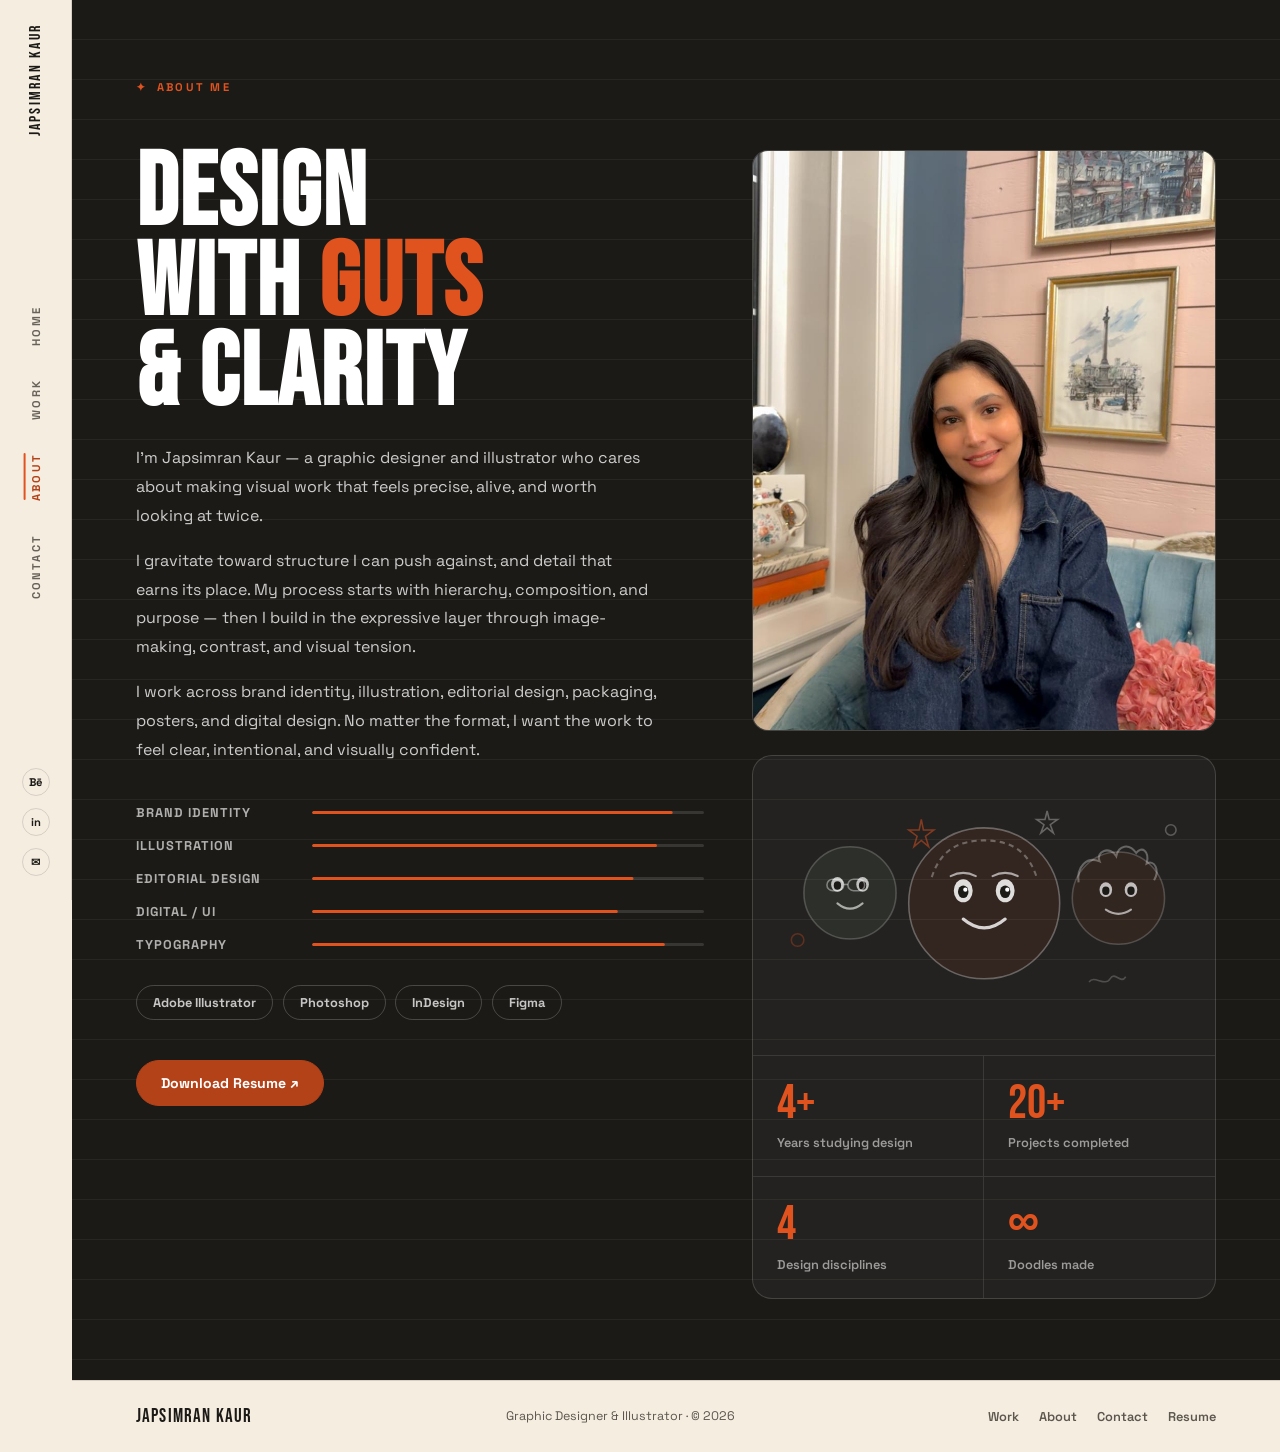
==== commit d16bc4e0: "Fix broken images, add case-study pages, resume, and accessibility - Fix images/ folder casing (was " ====
--- a/about.html
+++ b/about.html
@@ -71,7 +71,7 @@
 <section class="page-section" id="about" style="min-height:auto;overflow:hidden;">
   <div class="paper-lines"></div>
   <div class="page-doodle-bg page-doodle-bg-dark" aria-hidden="true">
-    <img src="images/doodle-sheet.jpg" alt=""/>
+    <img src="images/doodle-sheet.jpg" alt="" onerror="this.style.display='none';"/>
   </div>
   <div class="inner" style="position:relative;z-index:1;">
     <span class="sec-eyebrow" style="color:var(--orange);">About Me</span>
@@ -121,7 +121,7 @@
         </div>
 
         <div style="margin-top:2.5rem;">
-          <a class="btn btn-orange" href="resume.pdf" target="_blank" rel="noopener">Download Resume ↗</a>
+          <a class="btn btn-orange" href="resume.html">Download Resume ↗</a>
         </div>
       </div>
 
@@ -223,7 +223,7 @@
     <a href="work.html">Work</a>
     <a href="about.html">About</a>
     <a href="contact.html">Contact</a>
-    <a href="resume.pdf" target="_blank" rel="noopener">Resume</a>
+    <a href="resume.html">Resume</a>
   </nav>
 </footer>
 
--- a/styles.css
+++ b/styles.css
@@ -26,10 +26,13 @@
   --black:#1C1A17;            /* slightly softer than pure black, warmer */
   --orange:#E0531F;           /* darkened from F05A28 for better contrast/legibility */
   --orange-dim:rgba(224,83,31,.14);
+  --orange-deep:#B34219;      /* AA-safe orange for small text on light bg + orange backgrounds carrying white text (4.87:1 / 5.66:1) */
+  --orange-ondark:#E4683A;    /* AA-safe orange for small text on the black About section (5.24:1) */
   --sage:#6E9171;              /* darkened from 8BAB8D so it reads on cream */
+  --sage-deep:#58745A;         /* AA-safe sage for backgrounds carrying white text (5.17:1) */
   --rule:#E3D6BE;              /* warm rule tone, replaces old cool blue #C8D8E8 */
   --muted:#5B564E;             /* darkened from #777 — was too low-contrast on cream */
-  --muted-soft:#8A8478;        /* secondary muted, still readable */
+  --muted-soft:#68635A;        /* darkened from #8A8478 — was 3.2:1 on cream, failed AA */
   --white:#FFFFFF;
   --line:rgba(28,26,23,.14);   /* standard hairline replacing hard 2px black borders */
   --line-soft:rgba(28,26,23,.08);
@@ -82,7 +85,7 @@
   position:relative;
 }
 .sidebar-nav a:hover,
-.sidebar-nav a.active{color:var(--orange)}
+.sidebar-nav a.active{color:var(--orange-deep)}
 .sidebar-nav a.active::before{
   content:'';
   position:absolute;right:0;top:50%;
@@ -105,7 +108,7 @@
 }
 .sidebar-socials a:hover{
   border-color:var(--orange);
-  color:var(--orange);
+  color:var(--orange-deep);
   transform:scale(1.12);
 }
 
@@ -346,7 +349,7 @@
 .anno-arrow{
   display:block;
   font-size:.78rem;
-  color:var(--orange);
+  color:var(--orange-deep);
   font-weight:700;
   margin-bottom:.2rem;
 }
@@ -388,7 +391,7 @@
   background:rgba(255,255,255,.5);
   transition:border-color .2s,color .2s;
 }
-.hero-focus-tag:hover{border-color:var(--orange);color:var(--orange);}
+.hero-focus-tag:hover{border-color:var(--orange);color:var(--orange-deep);}
 .hero-cta-group{
   display:flex;flex-direction:column;
   align-items:flex-end;gap:.75rem;
@@ -485,10 +488,10 @@
 }
 .btn:hover{transform:translateY(-2px);}
 .btn-solid{background:var(--black);color:var(--white);}
-.btn-solid:hover{background:var(--orange);border-color:var(--orange);}
+.btn-solid:hover{background:var(--orange-deep);border-color:var(--orange-deep);}
 .btn-ghost{background:transparent;color:var(--black);}
-.btn-ghost:hover{background:var(--white);border-color:var(--orange);color:var(--orange);}
-.btn-orange{background:var(--orange);color:var(--white);border-color:var(--orange);}
+.btn-ghost:hover{background:var(--white);border-color:var(--orange-deep);color:var(--orange-deep);}
+.btn-orange{background:var(--orange-deep);color:var(--white);border-color:var(--orange-deep);}
 .btn-orange:hover{background:var(--black);border-color:var(--black);}
 
 /* ══════════════════════════════════════
@@ -497,7 +500,7 @@
 .sec-eyebrow{
   font-size:.7rem;font-weight:700;
   letter-spacing:.2em;text-transform:uppercase;
-  color:var(--orange);
+  color:var(--orange-deep);
   display:flex;align-items:center;gap:.6rem;
   margin-bottom:.75rem;
 }
@@ -523,19 +526,12 @@
   flex-wrap:wrap;
 }
 
-/* PROJECT GRID — masonry-ish intentional layout */
+/* PROJECT GRID — flexible responsive grid, scales to any number of projects */
 .proj-grid{
   display:grid;
-  grid-template-columns:1fr 1fr 1fr;
-  grid-template-rows:auto;
+  grid-template-columns:repeat(auto-fit,minmax(300px,1fr));
   gap:1.25rem;
 }
-/* card 1: large left */
-.proj-card:nth-child(1){grid-column:1/3;grid-row:1/2;}
-/* card 2: right tall */
-.proj-card:nth-child(2){grid-column:3/4;grid-row:1/3;}
-/* card 3: bottom, spans left two columns */
-.proj-card:nth-child(3){grid-column:1/3;grid-row:2/3;}
 
 /* ══════════════════════════════════════
    PRINT GALLERY TEASERS — Posters / Book Covers
@@ -559,15 +555,12 @@
   transition:transform .3s cubic-bezier(.2,.8,.2,1),box-shadow .3s ease;
 }
 .print-gallery-card:hover{transform:translateY(-6px);box-shadow:0 22px 44px -14px rgba(28,26,23,.32);}
-.pg-collage{
+.pg-cover{
   position:absolute;inset:0;
-  display:grid;
-  grid-template-columns:1fr 1fr;
-  grid-template-rows:1fr 1fr;
-  gap:2px;
-}
-.pg-collage img{width:100%;height:100%;object-fit:cover;transition:transform .6s ease;}
-.print-gallery-card:hover .pg-collage img{transform:scale(1.06);}
+  aspect-ratio:3/4;
+}
+.pg-cover img{width:100%;height:100%;object-fit:cover;transition:transform .6s ease;display:block;}
+.print-gallery-card:hover .pg-cover img{transform:scale(1.06);}
 .pg-tile-placeholder{
   width:100%;height:100%;
   background:repeating-linear-gradient(45deg,#33302B,#33302B 10px,#3B3730 10px,#3B3730 20px);
@@ -585,7 +578,7 @@
 .pg-body span.pg-tag{
   display:inline-block;
   font-size:.68rem;font-weight:700;letter-spacing:.14em;text-transform:uppercase;
-  color:var(--orange);margin-bottom:.4rem;
+  color:var(--orange-ondark);margin-bottom:.4rem;
 }
 .pg-body h3{
   font-family:'Bebas Neue',sans-serif;
@@ -704,7 +697,7 @@
 }
 .lightbox-close{top:1.5rem;right:1.5rem;}
 .lightbox-back{top:1.5rem;left:1.5rem;width:auto;padding:0 1rem;border-radius:999px;gap:.4rem;display:inline-flex;align-items:center;font-size:.8rem;letter-spacing:.05em;}
-.lightbox-close:hover,.lightbox-back:hover{background:var(--orange);border-color:var(--orange);transform:scale(1.05);}
+.lightbox-close:hover,.lightbox-back:hover{background:var(--orange-deep);border-color:var(--orange-deep);transform:scale(1.05);}
 .lightbox-arrow{
   position:fixed;top:50%;transform:translateY(-50%);
   width:48px;height:48px;border-radius:50%;
@@ -717,7 +710,7 @@
   backdrop-filter:blur(8px);
   transition:background .2s,border-color .2s,transform .2s;
 }
-.lightbox-arrow:hover{background:var(--orange);border-color:var(--orange);}
+.lightbox-arrow:hover{background:var(--orange-deep);border-color:var(--orange-deep);}
 .lightbox-prev{left:1.5rem;}
 .lightbox-next{right:1.5rem;}
 .lightbox-counter{
@@ -764,11 +757,6 @@
   border-color:rgba(224,83,31,.35);
   box-shadow:0 16px 32px -8px rgba(28,26,23,.18),0 0 0 1px rgba(224,83,31,.12);
 }
-.proj-card:nth-child(2):hover,
-.proj-card:nth-child(3):hover{
-  box-shadow:0 16px 32px -8px rgba(28,26,23,.18),0 0 0 1px rgba(110,145,113,.18);
-  border-color:rgba(110,145,113,.4);
-}
 .proj-thumb{
   position:relative;
   overflow:hidden;
@@ -776,10 +764,6 @@
   flex-shrink:0;
   aspect-ratio:4/3;
 }
-.proj-card:nth-child(1) .proj-thumb{height:320px;aspect-ratio:auto;}
-.proj-card:nth-child(2) .proj-thumb{height:100%;min-height:400px;flex:1;aspect-ratio:auto;}
-.proj-card:nth-child(3) .proj-thumb,
-.proj-card:nth-child(4) .proj-thumb{height:220px;aspect-ratio:auto;}
 .proj-thumb img{
   width:100%;height:100%;object-fit:cover;
   transition:transform .6s ease;
@@ -808,8 +792,8 @@
   padding:.3rem .7rem;z-index:2;
   color:var(--black);
 }
-.proj-tag.t-orange{background:var(--orange);color:var(--white);border-color:var(--orange);}
-.proj-tag.t-sage{background:var(--sage);color:var(--white);border-color:var(--sage);}
+.proj-tag.t-orange{background:var(--orange-deep);color:var(--white);border-color:var(--orange-deep);}
+.proj-tag.t-sage{background:var(--sage-deep);color:var(--white);border-color:var(--sage-deep);}
 .proj-body{
   padding:1.25rem 1.25rem 1.5rem;
   display:flex;flex-direction:column;gap:.5rem;
@@ -823,9 +807,9 @@
 .proj-link{
   display:inline-flex;align-items:center;gap:.35rem;
   font-weight:700;font-size:.82rem;
-  color:var(--orange);
+  color:var(--orange-deep);
   margin-top:.25rem;
-  border-bottom:1.5px solid var(--orange);
+  border-bottom:1.5px solid var(--orange-deep);
   padding-bottom:1px;
   align-self:flex-start;
   transition:gap .2s;
@@ -939,7 +923,7 @@
   transition:background .2s,border-color .2s,color .2s,transform .2s;
   backdrop-filter:blur(4px);
 }
-.modal-arrow:hover{background:var(--orange);border-color:var(--orange);color:var(--white);}
+.modal-arrow:hover{background:var(--orange-deep);border-color:var(--orange-deep);color:var(--white);}
 .modal-arrow-prev{left:1rem;}
 .modal-arrow-next{right:1rem;}
 
@@ -959,33 +943,6 @@
 .modal-dot.is-active{background:var(--orange);border-color:var(--orange);transform:scale(1.15);}
 .modal-dot:hover{border-color:var(--orange);}
 
-/* ── MODAL GALLERY (Editorial & Posters "See All") ── */
-.modal-gallery-grid{
-  display:grid;
-  grid-template-columns:repeat(3,1fr);
-  gap:.6rem;
-  margin-bottom:1rem;
-}
-.modal-gallery-tile{
-  position:relative;
-  aspect-ratio:4/3;
-  border-radius:8px;
-  overflow:hidden;
-  background:#E9DFCF;
-  border:1.5px solid var(--line);
-}
-.modal-gallery-tile img{width:100%;height:100%;object-fit:cover;display:block;}
-.modal-gallery-tile-placeholder{
-  display:none;
-  position:absolute;inset:0;
-  align-items:center;justify-content:center;
-  text-align:center;
-  font-size:.6rem;font-weight:700;color:var(--muted);
-  padding:.4rem;
-  background:repeating-linear-gradient(45deg,#E9DFCF,#E9DFCF 8px,#E2D6C2 8px,#E2D6C2 16px);
-}
-.modal-gallery-tile.img-missing img{display:none;}
-.modal-gallery-tile.img-missing .modal-gallery-tile-placeholder{display:flex;}
 .modal-seeall-btn{width:100%;justify-content:center;}
 
 .modal-close{
@@ -1000,7 +957,7 @@
   z-index:4;
   transition:background .2s,transform .2s,border-color .2s,color .2s;
 }
-.modal-close:hover{background:var(--orange);border-color:var(--orange);color:var(--white);transform:rotate(90deg);}
+.modal-close:hover{background:var(--orange-deep);border-color:var(--orange-deep);color:var(--white);transform:rotate(90deg);}
 .modal-tag{
   position:absolute;top:1rem;left:1rem;
   background:var(--cream);
@@ -1035,7 +992,7 @@
 .modal-section{margin-bottom:1.5rem;}
 .modal-section h4{
   font-size:.72rem;font-weight:700;letter-spacing:.15em;text-transform:uppercase;
-  color:var(--orange);margin-bottom:.6rem;
+  color:var(--orange-deep);margin-bottom:.6rem;
 }
 .modal-section p{color:var(--muted);line-height:1.75;font-size:.95rem;}
 .modal-footer{
@@ -1058,7 +1015,7 @@
   );
   opacity:1;
 }
-#about .sec-eyebrow{color:var(--orange);}
+#about .sec-eyebrow{color:var(--orange-ondark);}
 .about-grid{
   display:grid;
   grid-template-columns:1.1fr .9fr;
@@ -1171,7 +1128,7 @@
   color:rgba(255,255,255,.75);
   transition:border-color .2s,color .2s;
 }
-.tool-tag:hover{border-color:var(--orange);color:var(--orange);}
+.tool-tag:hover{border-color:var(--orange-ondark);color:var(--orange-ondark);}
 
 /* ══════════════════════════════════════
    CONTACT SECTION
@@ -1276,6 +1233,32 @@
 @keyframes ctaPulse{
   0%,100%{box-shadow:0 0 0 0 rgba(28,26,23,.18);}
   50%{box-shadow:0 0 0 7px rgba(28,26,23,0);}
+}
+
+/* ══════════════════════════════════════
+   RESUME PAGE
+══════════════════════════════════════ */
+.resume-meta{display:flex;flex-wrap:wrap;gap:.5rem 1.25rem;margin-top:1rem;}
+.resume-meta a{font-size:.85rem;font-weight:600;color:var(--muted);border-bottom:1px solid transparent;transition:color .2s,border-color .2s;}
+.resume-meta a:hover{color:var(--orange-deep);border-color:var(--orange-deep);}
+.resume-entry{margin-bottom:1.75rem;}
+.resume-entry:last-child{margin-bottom:0;}
+.resume-entry-head{display:flex;justify-content:space-between;align-items:baseline;flex-wrap:wrap;gap:.4rem .75rem;margin-bottom:.15rem;}
+.resume-entry-head h3{font-family:'Bebas Neue',sans-serif;font-size:1.5rem;letter-spacing:.02em;}
+.resume-entry-dates{font-size:.78rem;font-weight:700;color:var(--orange-deep);letter-spacing:.04em;white-space:nowrap;}
+.resume-entry-sub{font-size:.85rem;color:var(--muted);margin-bottom:.6rem;}
+.resume-entry ul{padding-left:1.1rem;color:var(--muted);font-size:.92rem;line-height:1.7;}
+.resume-entry ul li{margin-bottom:.15rem;}
+.resume-skill-group{margin-bottom:1.25rem;}
+.resume-skill-group:last-child{margin-bottom:0;}
+.resume-skill-group h4{font-size:.72rem;font-weight:700;letter-spacing:.12em;text-transform:uppercase;color:var(--orange-deep);margin-bottom:.6rem;}
+.resume-skill-tags{display:flex;flex-wrap:wrap;gap:.5rem;}
+@media print{
+  .sidebar,.mobile-topbar,.mobile-nav,.site-footer,.resume-print-btn,.page-doodle-bg,.paper-lines{display:none!important;}
+  .main-wrap{margin-left:0!important;}
+  body{background:#fff!important;}
+  .page-section{padding:1.5rem 0!important;min-height:auto!important;border:none!important;}
+  a{color:inherit!important;text-decoration:none!important;}
 }
 
 /* ══════════════════════════════════════
@@ -1298,7 +1281,7 @@
 .footer-copy{font-size:.78rem;color:var(--muted);}
 .footer-links{display:flex;gap:1.25rem;}
 .footer-links a{font-size:.8rem;font-weight:600;color:var(--muted);transition:color .2s;}
-.footer-links a:hover{color:var(--orange);}
+.footer-links a:hover{color:var(--orange-deep);}
 
 /* ══════════════════════════════════════
    PAGE HEADER (for work/about/contact top banner)
@@ -1352,7 +1335,7 @@
   display:flex;flex-direction:column;align-items:center;gap:.2rem;
   transition:color .2s;
 }
-.mobile-nav a.active,.mobile-nav a:hover{color:var(--orange);}
+.mobile-nav a.active,.mobile-nav a:hover{color:var(--orange-deep);}
 .mob-nav-dot{
   width:4px;height:4px;border-radius:50%;
   background:var(--orange);
@@ -1374,8 +1357,8 @@
 }
 .mobile-topbar .footer-brand{font-size:1rem;}
 .mobile-topbar a{
-  font-size:.7rem;font-weight:700;color:var(--orange);
-  border:1.5px solid var(--orange);
+  font-size:.7rem;font-weight:700;color:var(--orange-deep);
+  border:1.5px solid var(--orange-deep);
   padding:.4rem .8rem;border-radius:999px;
 }
 
@@ -1400,12 +1383,7 @@
   #about .page-doodle-bg img{width:140%;min-width:340px;}
   .hero-bottom{flex-direction:column;align-items:flex-start;gap:1.5rem;}
   .hero-cta-group{align-items:flex-start;flex-direction:row;flex-wrap:wrap;}
-  .proj-grid{grid-template-columns:1fr;grid-template-rows:auto;}
-  .proj-card:nth-child(1),
-  .proj-card:nth-child(2),
-  .proj-card:nth-child(3){grid-column:1;grid-row:auto;}
-  .proj-card:nth-child(1) .proj-thumb{height:auto;aspect-ratio:4/3;}
-  .proj-card:nth-child(2) .proj-thumb{height:auto;min-height:unset;aspect-ratio:4/3;}
+  .proj-grid{grid-template-columns:1fr;}
   .about-grid{grid-template-columns:1fr;}
   .about-photo{max-width:280px;aspect-ratio:1/1;}
   .contact-grid{grid-template-columns:1fr;gap:2rem;}
